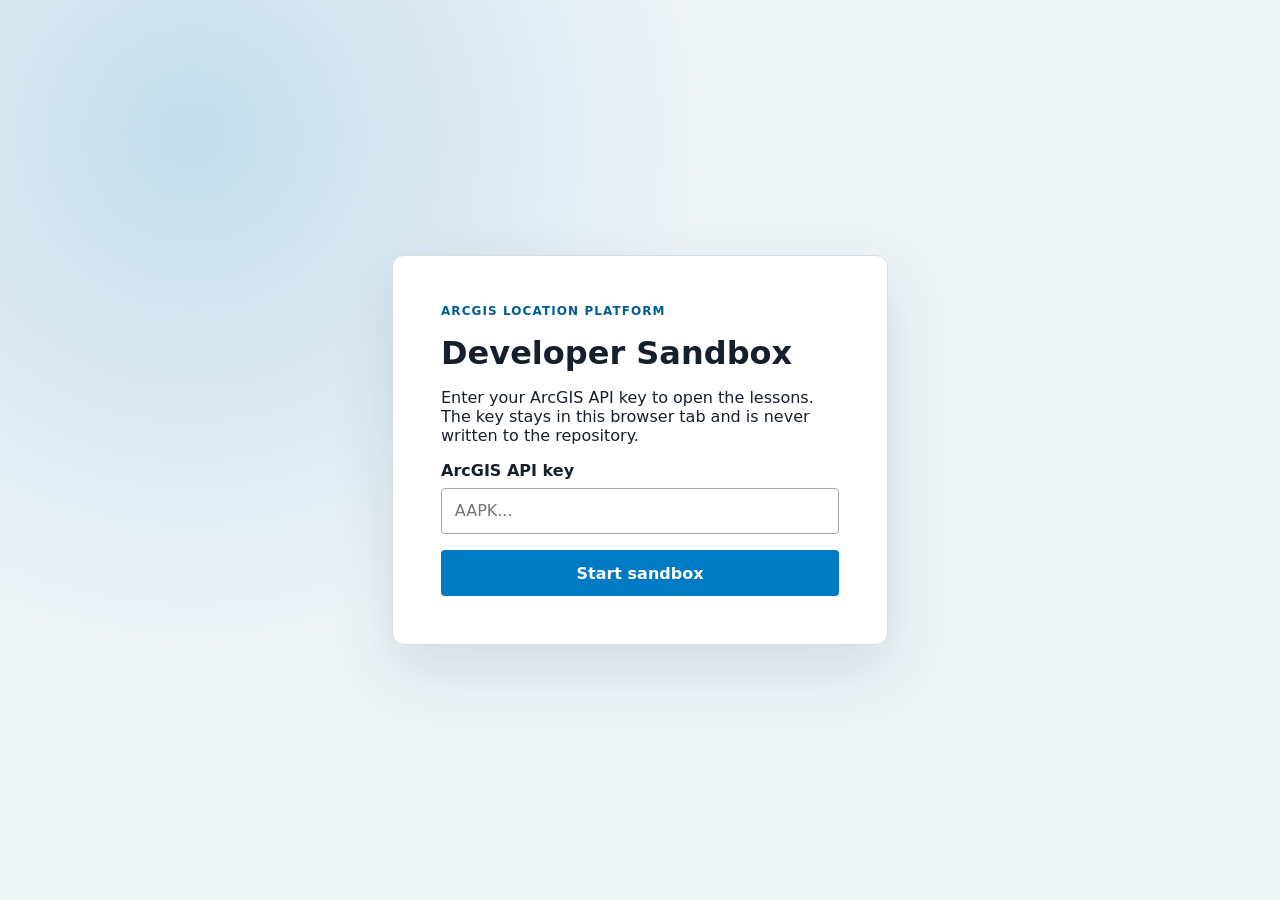
==== index.html @ 2008cf1f "first commit" ====
<!doctype html>
<html lang="en">
<head>
  <meta charset="utf-8">
  <meta name="viewport" content="width=device-width, initial-scale=1">
  <meta
    name="description"
    content="Small, understandable lessons for the ArcGIS Location Platform."
  >
  <title>ArcGIS Location Platform Sandbox</title>

  <link rel="stylesheet" href="styles.css">

  <script>
    // The ArcGIS SDK reads this global configuration when it loads.
    var esriConfig = {};
  </script>
</head>

<body>
  <div id="auth" class="auth">
    <form id="auth-form" class="auth-card">
      <p class="eyebrow">ArcGIS Location Platform</p>
      <h1>Developer Sandbox</h1>
      <p>
        Enter your ArcGIS API key to open the lessons. The key stays in this
        browser tab and is never written to the repository.
      </p>

      <label for="api-key">ArcGIS API key</label>
      <input
        id="api-key"
        type="password"
        autocomplete="off"
        placeholder="AAPK..."
        required
      >

      <button type="submit">Start sandbox</button>
      <p id="auth-error" class="error" role="alert" hidden></p>
    </form>
  </div>

  <div id="app" class="app" hidden>
    <header class="topbar">
      <button
        id="menu-button"
        class="menu-button"
        type="button"
        aria-controls="lesson-sidebar"
        aria-expanded="false"
      >
        Lessons
      </button>

      <div>
        <p class="eyebrow">ArcGIS Location Platform</p>
        <strong>Developer Sandbox</strong>
      </div>

      <button id="change-key" class="quiet-button" type="button">
        Change API key
      </button>
    </header>

    <aside id="lesson-sidebar" class="sidebar" aria-label="Lesson navigation">
      <div class="sidebar-heading">
        <span>Lessons</span>
        <small id="lesson-count"></small>
      </div>
      <nav id="lesson-navigation"></nav>
    </aside>

    <main id="lesson" class="lesson" tabindex="-1">
      <p class="loading">Loading lesson…</p>
    </main>
  </div>

  <script type="module" src="app.js"></script>
</body>
</html>
---- styles.css ----
:root {
  color-scheme: light;
  font-family: Inter, ui-sans-serif, system-ui, -apple-system, BlinkMacSystemFont, "Segoe UI", sans-serif;
  color: #17202a;
  background: #f4f6f7;
  --brand: #007ac2;
  --brand-dark: #005e95;
  --ink-soft: #59636e;
  --line: #d8dde2;
  --panel: #ffffff;
  --sidebar-width: 18rem;
  --topbar-height: 4.25rem;
}

* {
  box-sizing: border-box;
}

html,
body {
  min-height: 100%;
  margin: 0;
}

body {
  background: #f4f6f7;
}

button,
input {
  font: inherit;
}

button {
  cursor: pointer;
}

[hidden] {
  display: none !important;
}

.eyebrow {
  margin: 0 0 0.25rem;
  color: var(--brand-dark);
  font-size: 0.75rem;
  font-weight: 700;
  letter-spacing: 0.09em;
  text-transform: uppercase;
}

.auth {
  min-height: 100vh;
  display: grid;
  place-items: center;
  padding: 1.5rem;
  background:
    radial-gradient(circle at 15% 15%, rgb(0 122 194 / 18%), transparent 32rem),
    #eef3f6;
}

.auth-card {
  width: min(31rem, 100%);
  display: grid;
  gap: 1rem;
  padding: clamp(1.5rem, 5vw, 3rem);
  border: 1px solid var(--line);
  border-radius: 0.75rem;
  background: var(--panel);
  box-shadow: 0 1.5rem 4rem rgb(18 49 69 / 12%);
}

.auth-card h1,
.auth-card p {
  margin: 0;
}

.auth-card label {
  margin-bottom: -0.5rem;
  font-weight: 650;
}

.auth-card input,
.auth-card button {
  min-height: 2.9rem;
  border-radius: 0.25rem;
}

.auth-card input {
  width: 100%;
  padding: 0 0.8rem;
  border: 1px solid #9ca7b1;
}

.auth-card button {
  border: 0;
  padding: 0 1rem;
  color: white;
  background: var(--brand);
  font-weight: 700;
}

.auth-card button:hover {
  background: var(--brand-dark);
}

.error {
  color: #a40000;
}

.app {
  min-height: 100vh;
}

.topbar {
  position: fixed;
  inset: 0 0 auto 0;
  z-index: 20;
  height: var(--topbar-height);
  display: flex;
  align-items: center;
  gap: 1rem;
  padding: 0 1.25rem;
  border-bottom: 1px solid var(--line);
  background: rgb(255 255 255 / 96%);
}

.topbar > div {
  flex: 1;
}

.menu-button,
.quiet-button {
  min-height: 2.4rem;
  padding: 0 0.8rem;
  border: 1px solid var(--line);
  border-radius: 0.25rem;
  background: white;
}

.menu-button {
  display: none;
}

.sidebar {
  position: fixed;
  inset: var(--topbar-height) auto 0 0;
  z-index: 10;
  width: var(--sidebar-width);
  overflow-y: auto;
  padding: 1rem;
  border-right: 1px solid var(--line);
  background: #f8fafb;
}

.sidebar-heading {
  display: flex;
  align-items: baseline;
  justify-content: space-between;
  padding: 0.55rem 0.65rem 0.9rem;
  color: var(--ink-soft);
  font-weight: 700;
}

.lesson-link {
  display: grid;
  grid-template-columns: 2rem 1fr;
  gap: 0.55rem;
  margin-bottom: 0.35rem;
  padding: 0.75rem 0.65rem;
  border-radius: 0.35rem;
  color: inherit;
  text-decoration: none;
}

.lesson-link:hover {
  background: #e9f3f9;
}

.lesson-link[aria-current="page"] {
  color: #003f66;
  background: #dceef8;
  font-weight: 700;
}

.lesson-number {
  color: var(--ink-soft);
  font-variant-numeric: tabular-nums;
}

.lesson {
  margin-left: var(--sidebar-width);
  padding-top: var(--topbar-height);
}

.lesson-header,
.lesson-body {
  width: min(76rem, calc(100% - 3rem));
  margin-inline: auto;
}

.lesson-header {
  padding: 2.5rem 0 1.5rem;
}

.lesson-header h1 {
  max-width: 20ch;
  margin: 0.2rem 0 0.75rem;
  font-size: clamp(2rem, 5vw, 3.5rem);
  line-height: 1.05;
}

.lesson-summary {
  max-width: 65ch;
  margin: 0;
  color: var(--ink-soft);
  font-size: 1.1rem;
  line-height: 1.65;
}

.tag-list {
  display: flex;
  flex-wrap: wrap;
  gap: 0.45rem;
  margin-top: 1rem;
}

.tag {
  padding: 0.25rem 0.55rem;
  border: 1px solid #b7d9ec;
  border-radius: 999px;
  color: #035c8e;
  background: #edf7fc;
  font-size: 0.8rem;
}

.lesson-stage {
  min-height: 34rem;
  height: min(68vh, 46rem);
  border-block: 1px solid var(--line);
  background: #dbe3e8;
}

.lesson-stage arcgis-map,
.lesson-stage arcgis-scene {
  display: block;
  width: 100%;
  height: 100%;
}

.lesson-body {
  display: grid;
  grid-template-columns: minmax(0, 1fr) minmax(18rem, 25rem);
  gap: 2.5rem;
  padding-block: 2.5rem 4rem;
}

.explanation,
.lesson-aside,
.code-panel {
  min-width: 0;
}

.explanation section + section {
  margin-top: 2.5rem;
}

.explanation h2,
.lesson-aside h2 {
  margin: 0 0 0.75rem;
  font-size: 1.35rem;
}

.explanation p,
.explanation li,
.lesson-aside li {
  line-height: 1.7;
}

.explanation p {
  color: #34404b;
}

.explanation ul,
.lesson-aside ol {
  padding-left: 1.25rem;
}

.lesson-aside > section {
  margin-bottom: 1rem;
  padding: 1.25rem;
  border: 1px solid var(--line);
  border-radius: 0.5rem;
  background: var(--panel);
}

.reference-list {
  display: grid;
  gap: 0.55rem;
  margin: 0;
  padding: 0;
  list-style: none;
}

.reference-list a {
  color: var(--brand-dark);
}

.code-panel {
  grid-column: 1 / -1;
}

.code-panel pre {
  max-height: 35rem;
  overflow: auto;
  margin: 0;
  padding: 1.25rem;
  border-radius: 0.5rem;
  color: #eaf2f6;
  background: #17242d;
  font: 0.9rem/1.65 ui-monospace, SFMono-Regular, Consolas, monospace;
  white-space: pre;
}

.loading,
.fatal-error {
  width: min(46rem, calc(100% - 3rem));
  margin: 0 auto;
  padding-top: 5rem;
}

@media (max-width: 800px) {
  .menu-button {
    display: inline-block;
  }

  .sidebar {
    transform: translateX(-100%);
    transition: transform 160ms ease;
    box-shadow: 1rem 0 2rem rgb(18 49 69 / 14%);
  }

  .sidebar.is-open {
    transform: translateX(0);
  }

  .lesson {
    margin-left: 0;
  }

  .lesson-body {
    grid-template-columns: minmax(0, 1fr);
  }

  .lesson-stage {
    min-height: 28rem;
    height: 60vh;
  }
}

@media (max-width: 520px) {
  .topbar {
    padding: 0 0.75rem;
  }

  .topbar .eyebrow {
    display: none;
  }

  .quiet-button {
    padding-inline: 0.55rem;
    font-size: 0.85rem;
  }

  .lesson-header,
  .lesson-body {
    width: min(100% - 1.5rem, 76rem);
  }
}
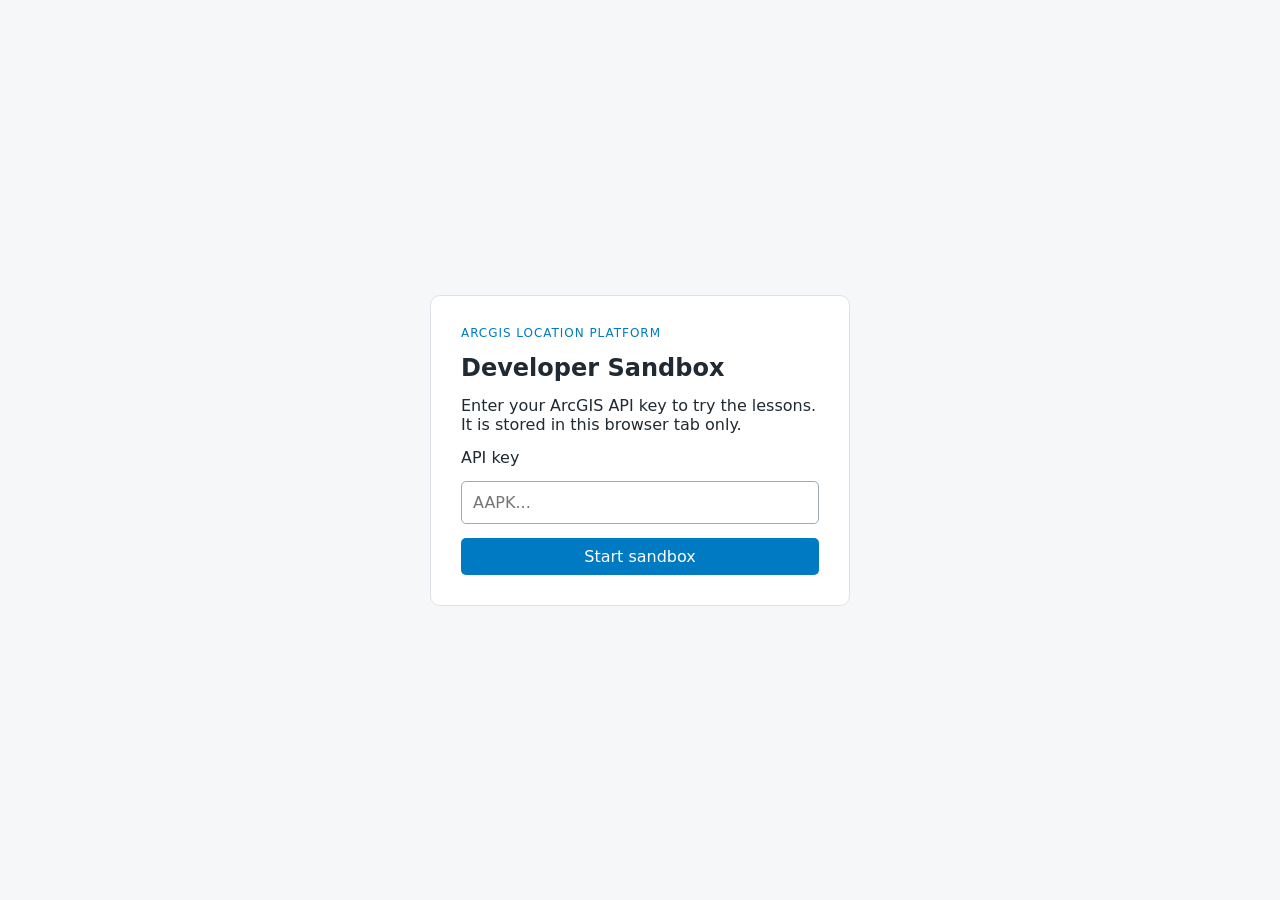
==== commit dbdb139f: "Update" ====
--- a/index.html
+++ b/index.html
@@ -3,79 +3,52 @@
 <head>
   <meta charset="utf-8">
   <meta name="viewport" content="width=device-width, initial-scale=1">
-  <meta
-    name="description"
-    content="Small, understandable lessons for the ArcGIS Location Platform."
-  >
   <title>ArcGIS Location Platform Sandbox</title>
-
   <link rel="stylesheet" href="styles.css">
-
-  <script>
-    // The ArcGIS SDK reads this global configuration when it loads.
-    var esriConfig = {};
-  </script>
 </head>
-
 <body>
-  <div id="auth" class="auth">
+  <section id="auth" class="auth">
     <form id="auth-form" class="auth-card">
       <p class="eyebrow">ArcGIS Location Platform</p>
       <h1>Developer Sandbox</h1>
-      <p>
-        Enter your ArcGIS API key to open the lessons. The key stays in this
-        browser tab and is never written to the repository.
-      </p>
-
-      <label for="api-key">ArcGIS API key</label>
-      <input
-        id="api-key"
-        type="password"
-        autocomplete="off"
-        placeholder="AAPK..."
-        required
-      >
-
+      <p>Enter your ArcGIS API key to try the lessons. It is stored in this browser tab only.</p>
+      <label for="api-key">API key</label>
+      <input id="api-key" type="password" autocomplete="off" placeholder="AAPK..." required>
       <button type="submit">Start sandbox</button>
-      <p id="auth-error" class="error" role="alert" hidden></p>
     </form>
-  </div>
+  </section>
 
   <div id="app" class="app" hidden>
     <header class="topbar">
-      <button
-        id="menu-button"
-        class="menu-button"
-        type="button"
-        aria-controls="lesson-sidebar"
-        aria-expanded="false"
-      >
-        Lessons
-      </button>
-
-      <div>
-        <p class="eyebrow">ArcGIS Location Platform</p>
-        <strong>Developer Sandbox</strong>
-      </div>
-
-      <button id="change-key" class="quiet-button" type="button">
-        Change API key
-      </button>
+      <button id="menu" type="button" class="quiet mobile-menu" aria-controls="sidebar" aria-expanded="false">Lessons</button>
+      <strong>ArcGIS Location Platform Sandbox</strong>
+      <button id="change-key" type="button" class="quiet">Change API key</button>
     </header>
 
-    <aside id="lesson-sidebar" class="sidebar" aria-label="Lesson navigation">
-      <div class="sidebar-heading">
-        <span>Lessons</span>
-        <small id="lesson-count"></small>
-      </div>
-      <nav id="lesson-navigation"></nav>
+    <aside id="sidebar" class="sidebar" aria-label="Lessons">
+      <h2>Lessons</h2>
+      <nav id="navigation"></nav>
     </aside>
 
-    <main id="lesson" class="lesson" tabindex="-1">
-      <p class="loading">Loading lesson…</p>
+    <main class="main">
+      <div class="toolbar">
+        <h1 id="lesson-title">Mapping</h1>
+        <div class="actions">
+          <button id="toggle-code" type="button" class="quiet" aria-pressed="false">Show code</button>
+          <button id="run-code" type="button" hidden>Run code</button>
+          <button id="reset-code" type="button" class="quiet" hidden>Reset</button>
+        </div>
+      </div>
+      <div id="workspace" class="workspace">
+        <iframe id="preview" title="Interactive ArcGIS lesson"></iframe>
+        <section id="code-panel" class="code-panel" aria-label="Editable lesson HTML" hidden>
+          <p id="code-status" class="code-status" role="status"></p>
+          <div id="editor-host" hidden></div>
+          <textarea id="code-input" spellcheck="false" aria-label="Lesson HTML source"></textarea>
+        </section>
+      </div>
     </main>
   </div>
-
   <script type="module" src="app.js"></script>
 </body>
 </html>
--- a/styles.css
+++ b/styles.css
@@ -1,378 +1,37 @@
-:root {
-  color-scheme: light;
-  font-family: Inter, ui-sans-serif, system-ui, -apple-system, BlinkMacSystemFont, "Segoe UI", sans-serif;
-  color: #17202a;
-  background: #f4f6f7;
-  --brand: #007ac2;
-  --brand-dark: #005e95;
-  --ink-soft: #59636e;
-  --line: #d8dde2;
-  --panel: #ffffff;
-  --sidebar-width: 18rem;
-  --topbar-height: 4.25rem;
+:root { font-family: system-ui, sans-serif; color: #202a33; background: #f5f7f9; --line: #dce2e8; --sidebar: 230px; --header: 60px; }
+* { box-sizing: border-box; }
+html, body { margin: 0; min-height: 100%; }
+[hidden] { display: none !important; }
+button, input { font: inherit; }
+button { cursor: pointer; border: none; border-radius: 5px; background: #007ac2; color: white; padding: 9px 13px; }
+button.quiet { background: #fff; color: #1b3345; border: 1px solid var(--line); }
+.auth { min-height: 100vh; display: grid; place-items: center; padding: 20px; }
+.auth-card { display: grid; gap: 14px; width: min(420px, 100%); padding: 30px; background: white; border: 1px solid var(--line); border-radius: 10px; }
+.auth-card h1, .auth-card p { margin: 0; }
+.auth-card input { width: 100%; padding: 11px; border: 1px solid #9cabb5; border-radius: 5px; }
+.eyebrow { color: #007ac2; font-size: 12px; text-transform: uppercase; letter-spacing: 0.08em; }
+.topbar { height: var(--header); display: flex; align-items: center; gap: 18px; padding: 0 20px; border-bottom: 1px solid var(--line); background: white; }
+.topbar strong { flex: 1; }
+.sidebar { position: absolute; top: var(--header); bottom: 0; width: var(--sidebar); border-right: 1px solid var(--line); background: white; padding: 18px 12px; overflow: auto; }
+.sidebar h2 { font-size: 15px; padding: 0 12px; }
+.sidebar a { display: block; padding: 12px; border-radius: 5px; color: #273a49; text-decoration: none; font-size: 14px; }
+.sidebar a:hover, .sidebar a[aria-current="true"] { background: #e5f3fb; }
+.main { margin-left: var(--sidebar); height: calc(100dvh - var(--header)); display: flex; flex-direction: column; min-height: 420px; }
+.toolbar { min-height: 62px; padding: 10px 16px; background: white; border-bottom: 1px solid var(--line); display: flex; align-items: center; justify-content: space-between; gap: 12px; }
+.toolbar h1 { margin: 0; font-size: 18px; }
+.actions { display: flex; gap: 8px; }
+.workspace { display: flex; flex: 1; min-height: 0; }
+#preview { flex: 1; min-width: 0; border: 0; background: white; }
+.code-panel { width: 45%; min-width: 300px; border-left: 1px solid var(--line); display: flex; flex-direction: column; background: #1e1e1e; }
+.code-status { flex: 0 0 auto; margin: 0; padding: 8px 12px; font-size: 12px; color: #d4d4d4; background: #2d2d2d; }
+#editor-host { flex: 1; min-height: 0; }
+#code-input { flex: 1; resize: none; width: 100%; border: 0; padding: 16px; color: #e2e2e2; background: #1e1e1e; font: 13px/1.6 monospace; }
+.mobile-menu { display: none; }
+@media (max-width: 850px) {
+  .mobile-menu { display: inline-block; }
+  .sidebar { z-index: 10; transform: translateX(-100%); transition: transform 0.15s; box-shadow: 5px 0 12px #0002; }
+  .sidebar.open { transform: translateX(0); }
+  .main { margin-left: 0; }
+  .workspace.split { flex-direction: column; }
+  .workspace.split .code-panel { width: 100%; height: 48%; min-width: 0; border-left: 0; border-top: 1px solid var(--line); }
 }
-
-* {
-  box-sizing: border-box;
-}
-
-html,
-body {
-  min-height: 100%;
-  margin: 0;
-}
-
-body {
-  background: #f4f6f7;
-}
-
-button,
-input {
-  font: inherit;
-}
-
-button {
-  cursor: pointer;
-}
-
-[hidden] {
-  display: none !important;
-}
-
-.eyebrow {
-  margin: 0 0 0.25rem;
-  color: var(--brand-dark);
-  font-size: 0.75rem;
-  font-weight: 700;
-  letter-spacing: 0.09em;
-  text-transform: uppercase;
-}
-
-.auth {
-  min-height: 100vh;
-  display: grid;
-  place-items: center;
-  padding: 1.5rem;
-  background:
-    radial-gradient(circle at 15% 15%, rgb(0 122 194 / 18%), transparent 32rem),
-    #eef3f6;
-}
-
-.auth-card {
-  width: min(31rem, 100%);
-  display: grid;
-  gap: 1rem;
-  padding: clamp(1.5rem, 5vw, 3rem);
-  border: 1px solid var(--line);
-  border-radius: 0.75rem;
-  background: var(--panel);
-  box-shadow: 0 1.5rem 4rem rgb(18 49 69 / 12%);
-}
-
-.auth-card h1,
-.auth-card p {
-  margin: 0;
-}
-
-.auth-card label {
-  margin-bottom: -0.5rem;
-  font-weight: 650;
-}
-
-.auth-card input,
-.auth-card button {
-  min-height: 2.9rem;
-  border-radius: 0.25rem;
-}
-
-.auth-card input {
-  width: 100%;
-  padding: 0 0.8rem;
-  border: 1px solid #9ca7b1;
-}
-
-.auth-card button {
-  border: 0;
-  padding: 0 1rem;
-  color: white;
-  background: var(--brand);
-  font-weight: 700;
-}
-
-.auth-card button:hover {
-  background: var(--brand-dark);
-}
-
-.error {
-  color: #a40000;
-}
-
-.app {
-  min-height: 100vh;
-}
-
-.topbar {
-  position: fixed;
-  inset: 0 0 auto 0;
-  z-index: 20;
-  height: var(--topbar-height);
-  display: flex;
-  align-items: center;
-  gap: 1rem;
-  padding: 0 1.25rem;
-  border-bottom: 1px solid var(--line);
-  background: rgb(255 255 255 / 96%);
-}
-
-.topbar > div {
-  flex: 1;
-}
-
-.menu-button,
-.quiet-button {
-  min-height: 2.4rem;
-  padding: 0 0.8rem;
-  border: 1px solid var(--line);
-  border-radius: 0.25rem;
-  background: white;
-}
-
-.menu-button {
-  display: none;
-}
-
-.sidebar {
-  position: fixed;
-  inset: var(--topbar-height) auto 0 0;
-  z-index: 10;
-  width: var(--sidebar-width);
-  overflow-y: auto;
-  padding: 1rem;
-  border-right: 1px solid var(--line);
-  background: #f8fafb;
-}
-
-.sidebar-heading {
-  display: flex;
-  align-items: baseline;
-  justify-content: space-between;
-  padding: 0.55rem 0.65rem 0.9rem;
-  color: var(--ink-soft);
-  font-weight: 700;
-}
-
-.lesson-link {
-  display: grid;
-  grid-template-columns: 2rem 1fr;
-  gap: 0.55rem;
-  margin-bottom: 0.35rem;
-  padding: 0.75rem 0.65rem;
-  border-radius: 0.35rem;
-  color: inherit;
-  text-decoration: none;
-}
-
-.lesson-link:hover {
-  background: #e9f3f9;
-}
-
-.lesson-link[aria-current="page"] {
-  color: #003f66;
-  background: #dceef8;
-  font-weight: 700;
-}
-
-.lesson-number {
-  color: var(--ink-soft);
-  font-variant-numeric: tabular-nums;
-}
-
-.lesson {
-  margin-left: var(--sidebar-width);
-  padding-top: var(--topbar-height);
-}
-
-.lesson-header,
-.lesson-body {
-  width: min(76rem, calc(100% - 3rem));
-  margin-inline: auto;
-}
-
-.lesson-header {
-  padding: 2.5rem 0 1.5rem;
-}
-
-.lesson-header h1 {
-  max-width: 20ch;
-  margin: 0.2rem 0 0.75rem;
-  font-size: clamp(2rem, 5vw, 3.5rem);
-  line-height: 1.05;
-}
-
-.lesson-summary {
-  max-width: 65ch;
-  margin: 0;
-  color: var(--ink-soft);
-  font-size: 1.1rem;
-  line-height: 1.65;
-}
-
-.tag-list {
-  display: flex;
-  flex-wrap: wrap;
-  gap: 0.45rem;
-  margin-top: 1rem;
-}
-
-.tag {
-  padding: 0.25rem 0.55rem;
-  border: 1px solid #b7d9ec;
-  border-radius: 999px;
-  color: #035c8e;
-  background: #edf7fc;
-  font-size: 0.8rem;
-}
-
-.lesson-stage {
-  min-height: 34rem;
-  height: min(68vh, 46rem);
-  border-block: 1px solid var(--line);
-  background: #dbe3e8;
-}
-
-.lesson-stage arcgis-map,
-.lesson-stage arcgis-scene {
-  display: block;
-  width: 100%;
-  height: 100%;
-}
-
-.lesson-body {
-  display: grid;
-  grid-template-columns: minmax(0, 1fr) minmax(18rem, 25rem);
-  gap: 2.5rem;
-  padding-block: 2.5rem 4rem;
-}
-
-.explanation,
-.lesson-aside,
-.code-panel {
-  min-width: 0;
-}
-
-.explanation section + section {
-  margin-top: 2.5rem;
-}
-
-.explanation h2,
-.lesson-aside h2 {
-  margin: 0 0 0.75rem;
-  font-size: 1.35rem;
-}
-
-.explanation p,
-.explanation li,
-.lesson-aside li {
-  line-height: 1.7;
-}
-
-.explanation p {
-  color: #34404b;
-}
-
-.explanation ul,
-.lesson-aside ol {
-  padding-left: 1.25rem;
-}
-
-.lesson-aside > section {
-  margin-bottom: 1rem;
-  padding: 1.25rem;
-  border: 1px solid var(--line);
-  border-radius: 0.5rem;
-  background: var(--panel);
-}
-
-.reference-list {
-  display: grid;
-  gap: 0.55rem;
-  margin: 0;
-  padding: 0;
-  list-style: none;
-}
-
-.reference-list a {
-  color: var(--brand-dark);
-}
-
-.code-panel {
-  grid-column: 1 / -1;
-}
-
-.code-panel pre {
-  max-height: 35rem;
-  overflow: auto;
-  margin: 0;
-  padding: 1.25rem;
-  border-radius: 0.5rem;
-  color: #eaf2f6;
-  background: #17242d;
-  font: 0.9rem/1.65 ui-monospace, SFMono-Regular, Consolas, monospace;
-  white-space: pre;
-}
-
-.loading,
-.fatal-error {
-  width: min(46rem, calc(100% - 3rem));
-  margin: 0 auto;
-  padding-top: 5rem;
-}
-
-@media (max-width: 800px) {
-  .menu-button {
-    display: inline-block;
-  }
-
-  .sidebar {
-    transform: translateX(-100%);
-    transition: transform 160ms ease;
-    box-shadow: 1rem 0 2rem rgb(18 49 69 / 14%);
-  }
-
-  .sidebar.is-open {
-    transform: translateX(0);
-  }
-
-  .lesson {
-    margin-left: 0;
-  }
-
-  .lesson-body {
-    grid-template-columns: minmax(0, 1fr);
-  }
-
-  .lesson-stage {
-    min-height: 28rem;
-    height: 60vh;
-  }
-}
-
-@media (max-width: 520px) {
-  .topbar {
-    padding: 0 0.75rem;
-  }
-
-  .topbar .eyebrow {
-    display: none;
-  }
-
-  .quiet-button {
-    padding-inline: 0.55rem;
-    font-size: 0.85rem;
-  }
-
-  .lesson-header,
-  .lesson-body {
-    width: min(100% - 1.5rem, 76rem);
-  }
-}
